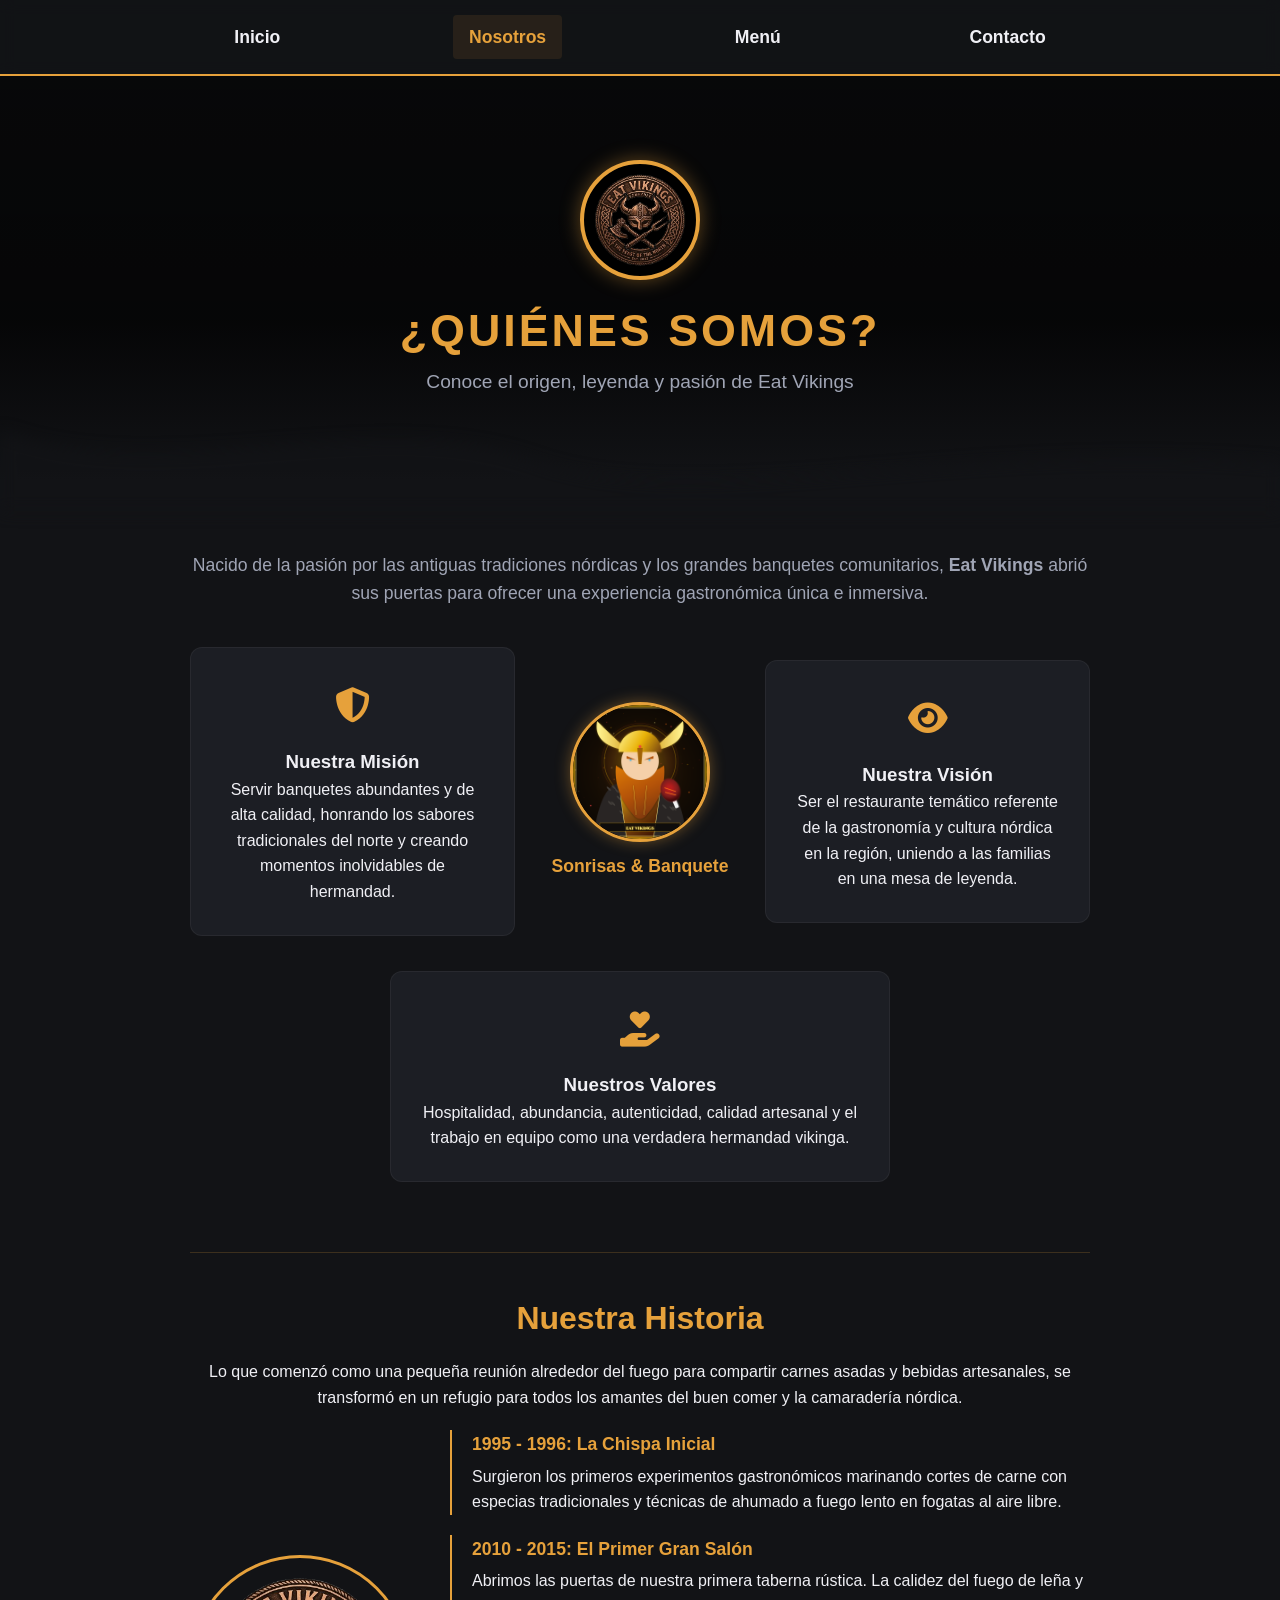
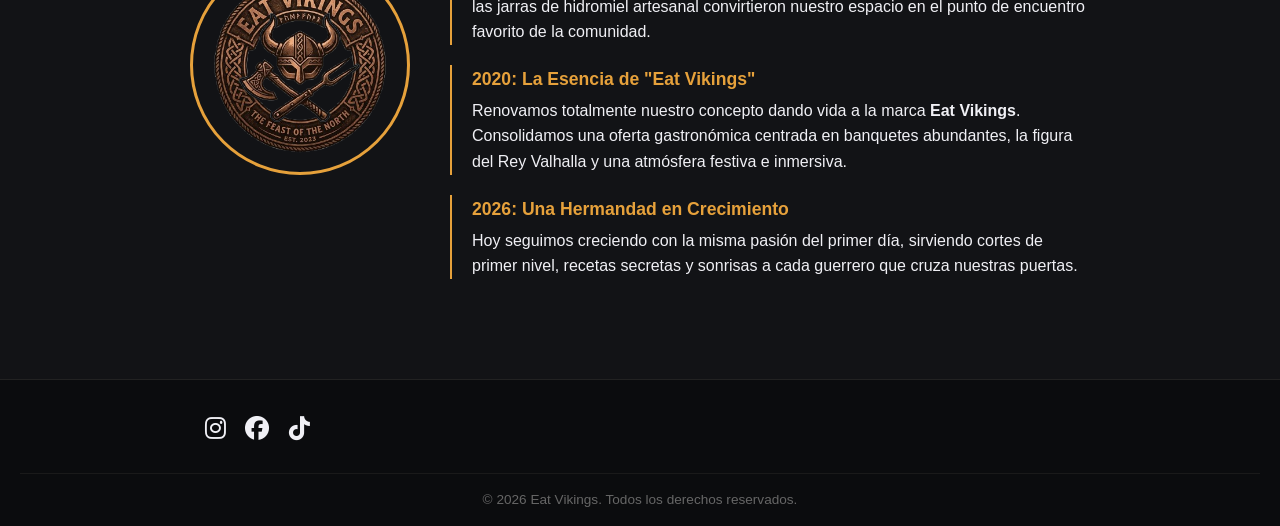
==== nosotros.html @ cab20176 "Add files via upload" ====
<!DOCTYPE html>
<html lang="es">
<head>
    <meta charset="UTF-8">
    <meta name="viewport" content="width=device-width, initial-scale=1.0">
    <title>Nosotros - Eat Vikings</title>
    <link rel="stylesheet" href="css/styles2.css">
    <!-- Iconos FontAwesome -->
    <link rel="stylesheet" href="https://cdnjs.cloudflare.com/ajax/libs/font-awesome/6.4.0/css/all.min.css">
</head>
<body>

    <!-- Menú Sticky -->
    <nav class="navbar-sticky">
        <div class="nav-container">
            <a href="index.html" class="nav-link">Inicio</a>
            <a href="nosotros.html" class="nav-link active">Nosotros</a>
            <a href="index.html#menu" class="nav-link">Menú</a>
            <a href="index.html#contacto" class="nav-link">Contacto</a>
        </div>
    </nav>

    <!-- Banner con ¿Quiénes somos? -->
    <header class="hero-section hero-about">
        <div class="hero-center">
            <div class="logo-circle">
                <img src="img/logo.png" alt="Eat Vikings Logo">
            </div>
            <h1 class="brand-title">¿Quiénes Somos?</h1>
            <p class="brand-subtitle">Conoce el origen, leyenda y pasión de Eat Vikings</p>
        </div>
    </header>

    <!-- Divisor Difuminado -->
    <div class="blur-wave-divider">
        <svg viewBox="0 0 1200 120" preserveAspectRatio="none">
            <path d="M0,0 C150,90 350,-40 500,45 C650,130 900,10 1200,50 L1200,120 L0,120 Z"></path>
        </svg>
    </div>

    <!-- Contenido Principal: Misión, Visión, Círculo Central y Valores -->
    <section class="main-content">
        <div class="content-container">

            <p class="description-text">
                Nacido de la pasión por las antiguas tradiciones nórdicas y los grandes banquetes comunitarios, <strong>Eat Vikings</strong> abrió sus puertas para ofrecer una experiencia gastronómica única e inmersiva.
            </p>

            <!-- Layout del Boceto: Misión - Círculo - Visión -->
            <div class="mvv-layout">
                <!-- Izquierda: Misión -->
                <div class="mvv-box flex-left">
                    <div class="card-icon"><i class="fas fa-shield-alt"></i></div>
                    <h3>Nuestra Misión</h3>
                    <p>Servir banquetes abundantes y de alta calidad, honrando los sabores tradicionales del norte y creando momentos inolvidables de hermandad.</p>
                </div>

                <!-- Centro: Círculo (Sonrisas / Logo) -->
                <div class="center-circle-container">
                    <div class="center-circle">
                        <img src="img/mascota.png" alt="Eat Vikings Logo">
                    </div>
                    <span class="circle-label">Sonrisas & Banquete</span>
                </div>

                <!-- Derecha: Visión -->
                <div class="mvv-box flex-right">
                    <div class="card-icon"><i class="fas fa-eye"></i></div>
                    <h3>Nuestra Visión</h3>
                    <p>Ser el restaurante temático referente de la gastronomía y cultura nórdica en la región, uniendo a las familias en una mesa de leyenda.</p>
                </div>

                <!-- Abajo al Centro: Valores -->
                <div class="mvv-box flex-center-bottom">
                    <div class="card-icon"><i class="fas fa-hand-holding-heart"></i></div>
                    <h3>Nuestros Valores</h3>
                    <p>Hospitalidad, abundancia, autenticidad, calidad artesanal y el trabajo en equipo como una verdadera hermandad vikinga.</p>
                </div>
            </div>

            <!-- Sección Historia Extendida -->
            <div class="history-section">
                <h2 class="section-title">Nuestra Historia</h2>
                <p class="history-intro">
                    Lo que comenzó como una pequeña reunión alrededor del fuego para compartir carnes asadas y bebidas artesanales, se transformó en un refugio para todos los amantes del buen comer y la camaradería nórdica.
                </p>

                <div class="history-content">
                    <div class="history-image-box">
                        <img src="img/logo.png" alt="Logo Naturaleza Vikinga - Eat Vikings">
                    </div>

                    <div class="history-timeline">
                        <div class="timeline-item">
                            <span class="year-tag">1995 - 1996: La Chispa Inicial</span>
                            <p>Surgieron los primeros experimentos gastronómicos marinando cortes de carne con especias tradicionales y técnicas de ahumado a fuego lento en fogatas al aire libre.</p>
                        </div>

                        <div class="timeline-item">
                            <span class="year-tag">2010 - 2015: El Primer Gran Salón</span>
                            <p>Abrimos las puertas de nuestra primera taberna rústica. La calidez del fuego de leña y las jarras de hidromiel artesanal convirtieron nuestro espacio en el punto de encuentro favorito de la comunidad.</p>
                        </div>

                        <div class="timeline-item">
                            <span class="year-tag">2020: La Esencia de "Eat Vikings"</span>
                            <p>Renovamos totalmente nuestro concepto dando vida a la marca <strong>Eat Vikings</strong>. Consolidamos una oferta gastronómica centrada en banquetes abundantes, la figura del Rey Valhalla y una atmósfera festiva e inmersiva.</p>
                        </div>

                        <div class="timeline-item">
                            <span class="year-tag">2026: Una Hermandad en Crecimiento</span>
                            <p>Hoy seguimos creciendo con la misma pasión del primer día, sirviendo cortes de primer nivel, recetas secretas y sonrisas a cada guerrero que cruza nuestras puertas.</p>
                        </div>
                    </div>
                </div>
            </div>

        </div>
    </section>

    <!-- Pie de página -->
    <footer class="footer">
        <div class="footer-container">
            <div class="social-links">
                <a href="#"><i class="fab fa-instagram"></i></a>
                <a href="#"><i class="fab fa-facebook"></i></a>
                <a href="#"><i class="fab fa-tiktok"></i></a>
            </div>
        </div>
        <div class="footer-bottom">
            <p>&copy; 2026 Eat Vikings. Todos los derechos reservados.</p>
        </div>
    </footer>

</body>
</html>
---- css/styles2.css ----
/* Reset y variables de estilo */
* {
    margin: 0;
    padding: 0;
    box-sizing: border-box;
    font-family: 'Segoe UI', Tahoma, Geneva, Verdana, sans-serif;
}

:root {
    --bg-dark: #121316;
    --bg-card: #1c1e24;
    --primary-gold: #e6a13b;
    --accent-red: #8b0000;
    --text-light: #f0f0f5;
    --text-muted: #a0a5b5;
}

body {
    background-color: var(--bg-dark);
    color: var(--text-light);
    line-height: 1.6;
}

/* 1. Navbar Sticky */
.navbar-sticky {
    position: sticky;
    top: 0;
    z-index: 1000;
    background: rgba(18, 19, 22, 0.95);
    backdrop-filter: blur(8px);
    border-bottom: 2px solid var(--primary-gold);
}

.nav-container {
    max-width: 1000px;
    margin: 0 auto;
    display: flex;
    justify-content: space-around;
    padding: 15px 0;
}

.nav-link {
    color: var(--text-light);
    text-decoration: none;
    font-weight: bold;
    font-size: 1.1rem;
    padding: 8px 16px;
    transition: color 0.3s, background 0.3s;
    border-radius: 4px;
}

.nav-link:hover, .nav-link.active {
    color: var(--primary-gold);
    background: rgba(230, 161, 59, 0.1);
}

/* 2. Hero Section / Carrusel con borde inferior difuminado */
.hero-section {
    position: relative;
    height: 70vh;
    display: flex;
    align-items: center;
    justify-content: space-between;
    padding: 0 40px;
    background: linear-gradient(
                    to bottom, 
                    rgba(0, 0, 0, 0.6) 0%, 
                    rgba(0, 0, 0, 0.7) 60%, 
                    var(--bg-dark) 100%
                ),
                url('https://images.unsplash.com/photo-1555396273-367ea4eb4db5?auto=format&fit=crop&w=1200&q=80') center/cover;
}

.hero-center {
    text-align: center;
}

.logo-circle {
    width: 170px;
    height: 170px;
    margin: 0 auto 15px;
    border-radius: 50%;
    border: 4px solid var(--primary-gold);
    box-shadow: 0 0 20px rgba(230, 161, 59, 0.4);
    overflow: hidden;
    background: #000;
}

.logo-circle img {
    width: 100%;
    height: 100%;
    object-fit: cover;
}

.brand-title {
    font-size: 2.8rem;
    letter-spacing: 3px;
    color: var(--primary-gold);
    text-transform: uppercase;
}

.brand-subtitle {
    font-size: 1.2rem;
    color: var(--text-muted);
}

/* Flechas de navegación (< y >) */
.carousel-arrow {
    background: rgba(0, 0, 0, 0.5);
    border: 2px solid var(--primary-gold);
    color: var(--primary-gold);
    font-size: 1.5rem;
    width: 48px;
    height: 48px;
    border-radius: 50%;
    cursor: pointer;
    transition: all 0.3s ease;
}

.carousel-arrow:hover {
    background: var(--primary-gold);
    color: #000;
}

/* 3. Divisor Difuminado */
.blur-wave-divider {
    position: relative;
    width: 100%;
    overflow: hidden;
    line-height: 0;
    margin-top: -50px; /* Sube un poco más para sobreponerse e integrarse */
    filter: blur(8px);  /* Aumentado de 2px a 8px para difuminar bien la línea */
    opacity: 0.85;      /* Suaviza el tono */
    pointer-events: none;
}

.blur-wave-divider svg {
    position: relative;
    display: block;
    width: calc(100% + 1.3px);
    height: 80px;
    fill: var(--bg-dark);
}

/* 4. Contenido Principal */
.main-content {
    padding: 40px 20px;
    text-align: center;
}

.content-container {
    max-width: 900px;
    margin: 0 auto;
}

.section-title {
    font-size: 2rem;
    color: var(--primary-gold);
    margin-bottom: 15px;
}

.description-text {
    font-size: 1.1rem;
    color: var(--text-muted);
    margin-bottom: 40px;
}

/* 3 Tarjetas */
.cards-grid {
    display: grid;
    grid-template-columns: repeat(auto-fit, minmax(220px, 1fr));
    gap: 20px;
}

.card {
    background: var(--bg-card);
    padding: 25px;
    border-radius: 12px;
    border: 1px solid rgba(255, 255, 255, 0.05);
    transition: transform 0.3s ease, border-color 0.3s ease;
}

.card:hover {
    transform: translateY(-5px);
    border-color: var(--primary-gold);
}

.card-icon {
    font-size: 2.2rem;
    color: var(--primary-gold);
    margin-bottom: 12px;
}

.card h3 {
    margin-bottom: 8px;
    font-size: 1.2rem;
}

.card p {
    font-size: 0.95rem;
    color: var(--text-muted);
}

/* 5. Footer (Tel, Dir, Correo) */
.footer {
    background: #0b0c0e;
    border-top: 1px solid #222;
    padding: 30px 20px 15px;
    margin-top: 40px;
}

.footer-container {
    max-width: 900px;
    margin: 0 auto;
    display: flex;
    justify-content: space-between;
    align-items: center;
    flex-wrap: wrap;
    gap: 20px;
}

.contact-info {
    text-align: left;
}

.contact-info h3 {
    color: var(--primary-gold);
    margin-bottom: 10px;
}

.contact-info p {
    margin-bottom: 6px;
    color: var(--text-muted);
}

.contact-info i {
    color: var(--primary-gold);
    width: 20px;
}

.social-links a {
    color: var(--text-light);
    font-size: 1.5rem;
    margin-left: 15px;
    transition: color 0.3s;
}

.social-links a:hover {
    color: var(--primary-gold);
}

.footer-bottom {
    text-align: center;
    margin-top: 25px;
    padding-top: 15px;
    border-top: 1px solid #1a1a1a;
    font-size: 0.85rem;
    color: #666;
}

/* Estilos para los Botones Desplegables */
.interactive-buttons-grid {
    display: grid;
    grid-template-columns: repeat(auto-fit, minmax(250px, 1fr));
    gap: 20px;
    margin-top: 30px;
}

.toggle-card {
    display: flex;
    flex-direction: column;
    align-items: center;
}

.card-btn {
    width: 100%;
    background-color: var(--bg-card);
    color: var(--text-light);
    border: 2px solid rgba(230, 161, 59, 0.3);
    border-radius: 8px;
    padding: 18px 20px;
    font-size: 1.1rem;
    font-weight: bold;
    cursor: pointer;
    display: flex;
    align-items: center;
    justify-content: space-between;
    gap: 10px;
    transition: all 0.3s ease;
}

.card-btn i {
    color: var(--primary-gold);
    font-size: 1.3rem;
}

.card-btn:hover, .card-btn.active {
    background-color: rgba(230, 161, 59, 0.15);
    border-color: var(--primary-gold);
}

.card-btn .arrow-icon {
    transition: transform 0.3s ease;
}

.card-btn.active .arrow-icon {
    transform: rotate(180deg);
}

/* Panel con la información que se muestra al hacer clic */
.card-details {
    display: none;
    width: 100%;
    background-color: #17191e;
    border: 1px solid var(--primary-gold);
    border-top: none;
    border-radius: 0 0 8px 8px;
    padding: 15px;
    text-align: left;
    box-sizing: border-border-box;
}

.card-details.active {
    display: block;
}

.card-details p {
    margin-bottom: 10px;
    font-size: 0.95rem;
    color: var(--text-light);
}

.card-details p:last-child {
    margin-bottom: 0;
}

.card-details i {
    color: var(--primary-gold);
    width: 20px;
}

/* Centrar encabezado en la página Nosotros */
.hero-about {
    height: 45vh;
    justify-content: center;
    text-align: center;
}

.hero-about .hero-center {
    margin: 0 auto;
    display: flex;
    flex-direction: column;
    align-items: center;
}

.hero-about .logo-circle {
    width: 120px;
    height: 120px;
}

/* Layout Misión, Círculo, Visión y Valores (Boceto Pizarrón) */
.mvv-layout {
    display: grid;
    grid-template-columns: 1fr 200px 1fr;
    gap: 25px;
    align-items: center;
    margin-bottom: 70px;
}

.mvv-box {
    background: var(--bg-card);
    padding: 30px;
    border-radius: 12px;
    border: 1px solid rgba(255, 255, 255, 0.05);
    text-align: center;
}

.flex-left {
    grid-column: 1;
}

.center-circle-container {
    grid-column: 2;
    display: flex;
    flex-direction: column;
    align-items: center;
    justify-content: center;
}

.center-circle {
    width: 140px;
    height: 140px;
    border-radius: 50%;
    border: 3px solid var(--primary-gold);
    box-shadow: 0 0 15px rgba(230, 161, 59, 0.4);
    overflow: hidden;
    background: #000;
}

.center-circle img {
    width: 100%;
    height: 100%;
    object-fit: cover;
}

.circle-label {
    margin-top: 10px;
    font-weight: bold;
    color: var(--primary-gold);
    font-size: 1.1rem;
}

.flex-right {
    grid-column: 3;
}

.flex-center-bottom {
    grid-column: 1 / -1;
    max-width: 500px;
    margin: 10px auto 0;
}

/* Sección Historia con Imagen y Línea de Tiempo */
.history-section {
    border-top: 1px solid rgba(230, 161, 59, 0.2);
    padding-top: 40px;
}

.history-content {
    display: flex;
    align-items: center;
    gap: 40px;
    margin-top: 20px;
    text-align: left;
}

.history-image-box {
    width: 220px;
    height: 220px;
    border-radius: 50%;
    border: 3px solid var(--primary-gold);
    overflow: hidden;
    flex-shrink: 0;
}

.history-image-box img {
    width: 100%;
    height: 100%;
    object-fit: cover;
}

.history-timeline {
    flex-grow: 1;
}

.timeline-item {
    margin-bottom: 20px;
    position: relative;
    padding-left: 20px;
    border-left: 2px solid var(--primary-gold);
}

.year-tag {
    display: inline-block;
    font-weight: bold;
    color: var(--primary-gold);
    font-size: 1.1rem;
    margin-bottom: 5px;
}

/* Adaptación para pantallas móviles */
@media (max-width: 768px) {
    .mvv-layout {
        grid-template-columns: 1fr;
    }
    .flex-left, .center-circle-container, .flex-right {
        grid-column: 1;
    }
    .history-content {
        flex-direction: column;
        text-align: center;
    }
    .timeline-item {
        border-left: none;
        padding-left: 0;
    }
}
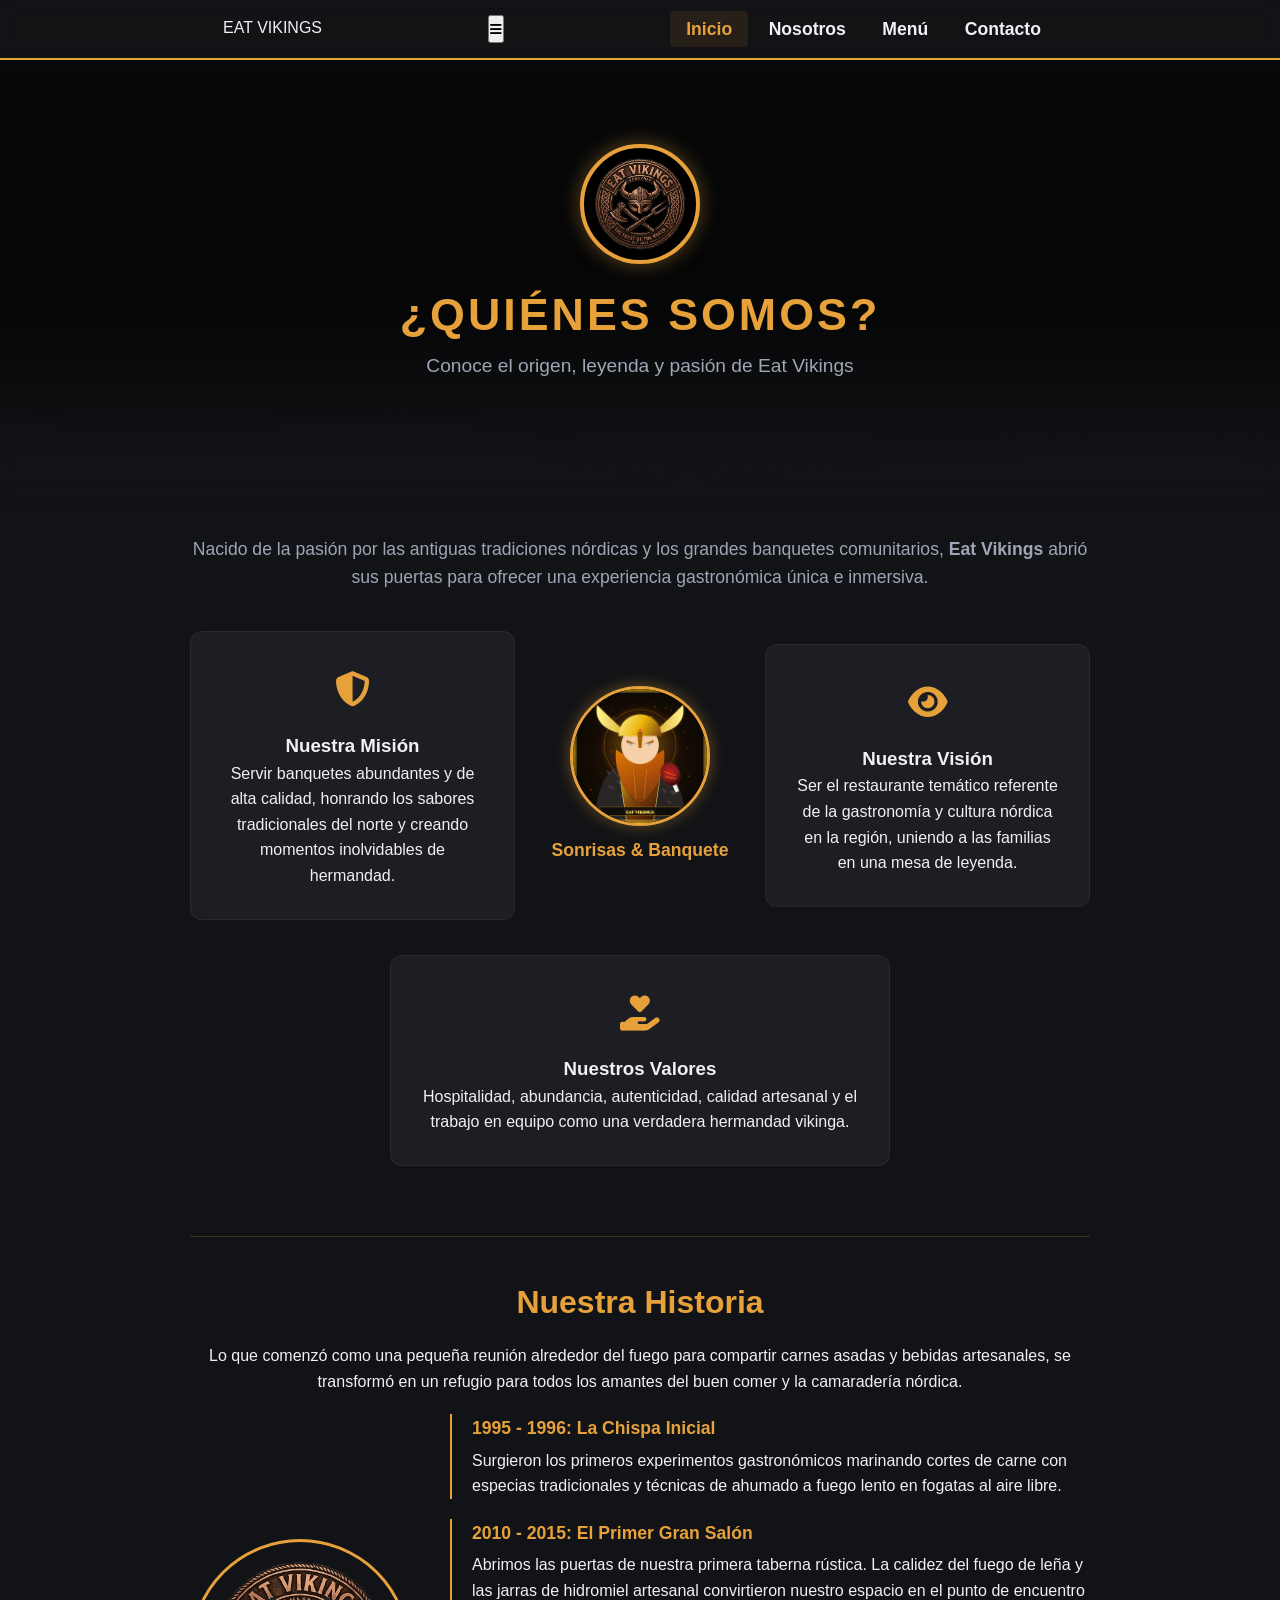
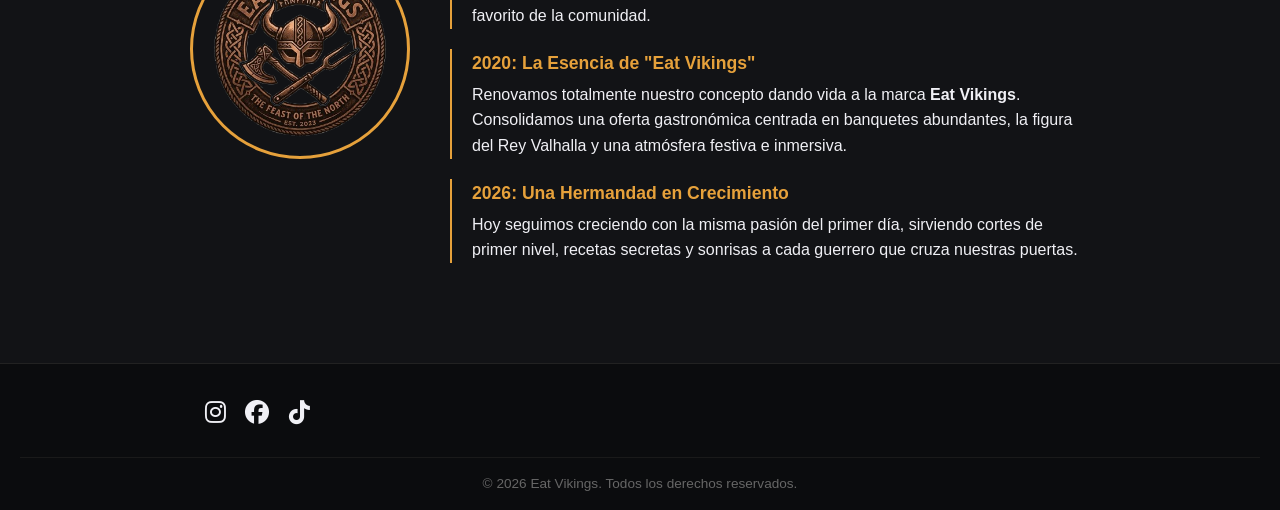
==== commit a2ef1f8c: "Add files via upload" ====
--- a/nosotros.html
+++ b/nosotros.html
@@ -3,20 +3,31 @@
 <head>
     <meta charset="UTF-8">
     <meta name="viewport" content="width=device-width, initial-scale=1.0">
-    <title>Nosotros - Eat Vikings</title>
+    <title>Eat Vikings - Restaurante</title>
+    
+    <!-- Optimización PageSpeed: Preconnect & Font Display -->
+    <link rel="preconnect" href="https://cdnjs.cloudflare.com">
+    <link rel="preconnect" href="https://images.unsplash.com">
     <link rel="stylesheet" href="css/styles2.css">
-    <!-- Iconos FontAwesome -->
-    <link rel="stylesheet" href="https://cdnjs.cloudflare.com/ajax/libs/font-awesome/6.4.0/css/all.min.css">
+    
+    <!-- Carga diferida de FontAwesome para no bloquear el renderizado -->
+    <link rel="stylesheet" href="https://cdnjs.cloudflare.com/ajax/libs/font-awesome/6.4.0/css/all.min.css" media="print" onload="this.media='all'">
 </head>
 <body>
 
-    <!-- Menú Sticky -->
+    <!-- Menú Sticky con Botón de Hamburguesa para Celulares -->
     <nav class="navbar-sticky">
         <div class="nav-container">
-            <a href="index.html" class="nav-link">Inicio</a>
-            <a href="nosotros.html" class="nav-link active">Nosotros</a>
-            <a href="index.html#menu" class="nav-link">Menú</a>
-            <a href="index.html#contacto" class="nav-link">Contacto</a>
+            <span class="nav-brand">EAT VIKINGS</span>
+            <button class="menu-toggle" id="menu-toggle" aria-label="Abrir Menú">
+                <i class="fas fa-bars"></i>
+            </button>
+            <div class="nav-links" id="nav-links">
+                <a href="index.html" class="nav-link active">Inicio</a>
+                <a href="nosotros.html" class="nav-link">Nosotros</a>
+                <a href="#menu" class="nav-link">Menú</a>
+                <a href="#contacto" class="nav-link">Contacto</a>
+            </div>
         </div>
     </nav>
 
